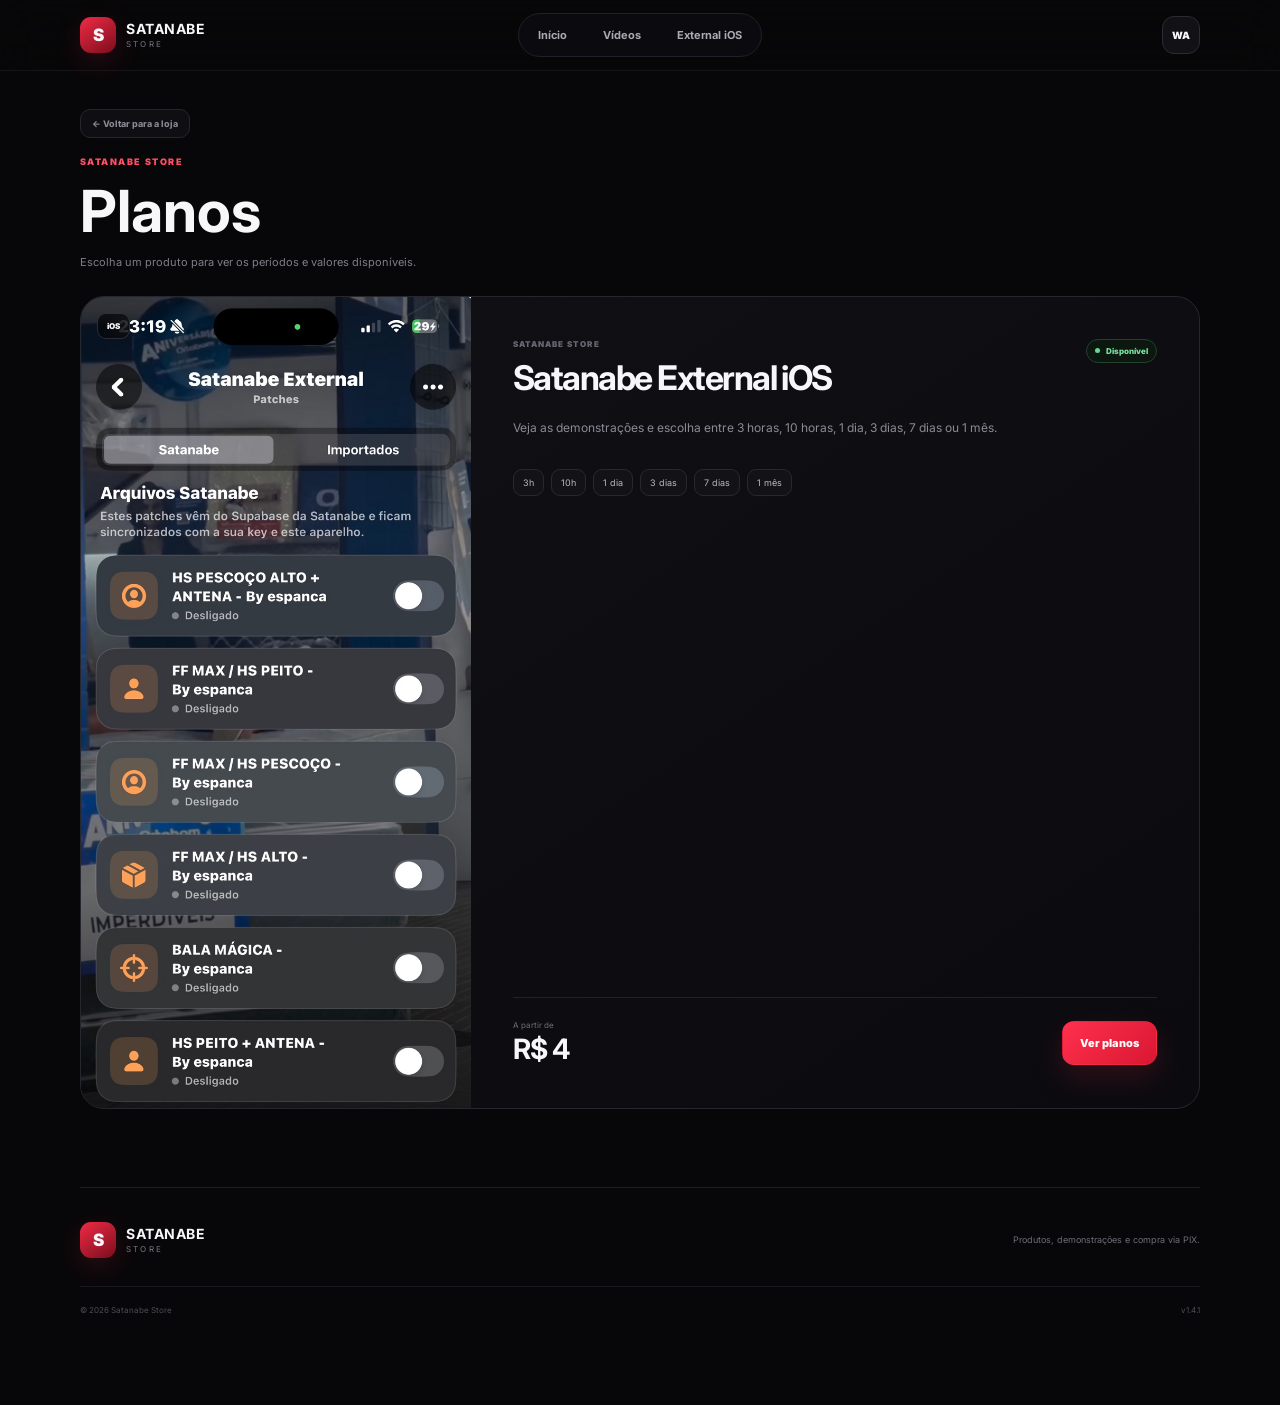
==== planos/index.html @ b2ec2866 "Add files via upload" ====
<!doctype html>
<html lang="pt-BR">
<head>
  <meta charset="utf-8">
  <meta name="viewport" content="width=device-width,initial-scale=1,viewport-fit=cover">
  <meta name="theme-color" content="#070709">
  <meta name="color-scheme" content="dark">
  <title>Planos — Satanabe Store</title>
  <meta name="description" content="Planos disponíveis na Satanabe Store.">
  <link rel="stylesheet" href="../styles.css?v=141">
</head>
<body class="product-page">
  <header class="store-header">
    <div class="header-inner">
      <a class="brand" href="../" aria-label="Satanabe Store">
        <span class="brand-mark">S</span>
        <span class="brand-copy"><b>SATANABE</b><small>STORE</small></span>
      </a>
      <nav class="desktop-nav" aria-label="Navegação principal">
        <a href="../">Início</a>
        <a href="../#como-funciona">Vídeos</a>
        <a href="satanabe-external-ios/">External iOS</a>
      </nav>
      <a class="icon-action" href="https://wa.me/5521987269193" target="_blank" rel="noopener">WA</a>
    </div>
  </header>

  <main>
    <section class="product-detail-shell">
      <a class="back-chip" href="../">← Voltar para a loja</a>
      <div class="section-title-row" style="margin-bottom:24px">
        <div>
          <span class="section-kicker">SATANABE STORE</span>
          <h1 style="margin:8px 0 8px;font-size:clamp(34px,7vw,58px)">Planos</h1>
          <p>Escolha um produto para ver os períodos e valores disponíveis.</p>
        </div>
      </div>

      <article class="store-product-card">
        <a class="store-product-image" href="satanabe-external-ios/">
          <img src="../assets/satanabe-external-ios-panel.jpeg" alt="Painel do Satanabe External iOS">
          <span class="floating-badge">iOS</span>
        </a>
        <div class="store-product-body">
          <div class="product-headline">
            <div>
              <span class="muted-label">SATANABE STORE</span>
              <h3>Satanabe External iOS</h3>
            </div>
            <span class="status-dot">Disponível</span>
          </div>
          <p>Veja as demonstrações e escolha entre 3 horas, 10 horas, 1 dia, 3 dias, 7 dias ou 1 mês.</p>
          <div class="duration-chips"><span>3h</span><span>10h</span><span>1 dia</span><span>3 dias</span><span>7 dias</span><span>1 mês</span></div>
          <div class="product-buy-row">
            <div><small>A partir de</small><strong>R$ 4</strong></div>
            <a class="btn btn-primary" href="satanabe-external-ios/">Ver planos</a>
          </div>
        </div>
      </article>
    </section>
  </main>

  <footer class="store-footer">
    <div class="footer-main">
      <a class="brand" href="../"><span class="brand-mark">S</span><span class="brand-copy"><b>SATANABE</b><small>STORE</small></span></a>
      <p>Produtos, demonstrações e compra via PIX.</p>
    </div>
    <div class="footer-bottom"><span>© 2026 Satanabe Store</span><span>v1.4.1</span></div>
  </footer>

  <nav class="mobile-nav" aria-label="Navegação móvel">
    <a href="../"><span>⌂</span><small>Início</small></a>
    <a href="../#como-funciona"><span>▶</span><small>Vídeos</small></a>
    <a href="satanabe-external-ios/"><span>◈</span><small>External</small></a>
  </nav>
</body>
</html>
---- styles.css ----
@import url('https://fonts.googleapis.com/css2?family=Inter:wght@400;500;600;700;800;900&display=swap');

:root{
  --bg:#070709;--panel:#0d0d11;--panel-2:#121218;--panel-3:#17171d;
  --text:#f7f7f9;--muted:#9898a3;--muted-2:#676772;--line:#26262f;
  --red:#f02b45;--red-2:#b5152c;--red-soft:rgba(240,43,69,.12);
  --green:#62d58a;--radius:22px;--content:1120px;
}
*{box-sizing:border-box}html{scroll-behavior:smooth}body{margin:0;background:var(--bg);color:var(--text);font-family:Inter,-apple-system,BlinkMacSystemFont,"Segoe UI",sans-serif;-webkit-font-smoothing:antialiased}a{color:inherit;text-decoration:none}button,input,textarea{font:inherit}button{color:inherit}img{max-width:100%}body.modal-open{overflow:hidden}

.store-header{position:sticky;top:0;z-index:70;background:rgba(7,7,9,.86);backdrop-filter:blur(20px);border-bottom:1px solid rgba(255,255,255,.06)}
.header-inner{width:min(calc(100% - 34px),var(--content));height:70px;margin:auto;display:grid;grid-template-columns:1fr auto 1fr;align-items:center;gap:20px}
.brand{display:inline-flex;align-items:center;gap:10px;width:max-content}.brand-mark{width:36px;height:36px;border-radius:11px;display:grid;place-items:center;font-weight:950;font-size:17px;background:linear-gradient(145deg,var(--red),#7b0d1d);box-shadow:0 8px 28px rgba(240,43,69,.18)}.brand-copy{display:grid;line-height:1}.brand-copy b{font-size:14px;letter-spacing:.04em}.brand-copy small{font-size:8px;letter-spacing:.28em;color:#777782;margin-top:4px}
.desktop-nav{display:flex;gap:8px;padding:5px;border:1px solid #202028;background:#0b0b0f;border-radius:999px}.desktop-nav a{padding:9px 14px;border-radius:999px;color:#aaaab4;font-size:11px;font-weight:700;transition:.2s}.desktop-nav a:hover{background:#17171d;color:white}.icon-action{justify-self:end;width:38px;height:38px;border:1px solid #2b2b33;border-radius:12px;display:grid;place-items:center;background:#111116;font-size:10px;font-weight:900}.secure-label{font-size:9px;color:#8d8d97;font-weight:800;letter-spacing:.12em}

main{width:min(calc(100% - 34px),var(--content));margin:auto}.hero-banner{position:relative;height:500px;margin-top:26px;border:1px solid #22222a;border-radius:30px;overflow:hidden;background:#111}.hero-banner-img{position:absolute;inset:0;width:100%;height:100%;object-fit:cover}.hero-banner-shade{position:absolute;inset:0;background:linear-gradient(90deg,rgba(5,5,7,.98) 0%,rgba(5,5,7,.82) 42%,rgba(5,5,7,.22) 76%,rgba(5,5,7,.08) 100%),linear-gradient(0deg,rgba(5,5,7,.42),transparent 55%)}.hero-banner-content{position:relative;z-index:2;max-width:630px;padding:72px 58px}.pill{display:inline-flex;align-items:center;gap:8px;border:1px solid #393942;border-radius:999px;padding:7px 10px;font-size:9px;font-weight:800;letter-spacing:.11em;color:#ceced5;background:rgba(12,12,15,.66);backdrop-filter:blur(8px)}.pill i{width:6px;height:6px;border-radius:50%;background:var(--red);box-shadow:0 0 14px var(--red)}.hero-banner h1{font-size:clamp(44px,6vw,72px);line-height:.94;letter-spacing:-.06em;margin:20px 0 16px;text-transform:uppercase}.hero-banner h1 span{color:#ff3e58}.hero-banner p{max-width:520px;color:#b0b0bb;font-size:14px;line-height:1.65;margin:0}.hero-actions{display:flex;gap:10px;margin-top:28px}.btn{min-height:44px;padding:10px 17px;border-radius:12px;border:1px solid transparent;display:inline-flex;align-items:center;justify-content:center;font-size:11px;font-weight:850;cursor:pointer;transition:.2s}.btn-primary{background:linear-gradient(135deg,#ff304d,#d91732);color:white;box-shadow:0 12px 30px rgba(240,43,69,.17)}.btn-primary:hover{transform:translateY(-1px);filter:brightness(1.05)}.btn-glass{background:rgba(18,18,24,.72);border-color:#34343d;backdrop-filter:blur(12px)}.btn-dark{background:#17171d;border-color:#303039}.btn-full{width:100%}.btn-large{min-height:50px}

.quick-benefits{display:grid;grid-template-columns:repeat(4,1fr);gap:10px;margin:14px 0 0}.quick-benefits article{min-height:78px;border:1px solid #202028;border-radius:18px;background:#0d0d11;display:flex;align-items:center;gap:12px;padding:15px}.quick-benefits article>span{width:38px;height:38px;border-radius:12px;background:var(--red-soft);color:#ff5870;display:grid;place-items:center;font-size:17px}.quick-benefits b{display:block;font-size:11px}.quick-benefits small{display:block;font-size:8px;color:#72727c;margin-top:4px}

.section-block{padding:68px 0 0}.compact-section{padding-top:54px}.section-title-row{display:flex;align-items:flex-end;justify-content:space-between;gap:20px;margin-bottom:22px}.section-kicker{display:block;color:#ff4d64;font-size:9px;font-weight:900;letter-spacing:.16em;margin-bottom:9px}.section-title-row h2{font-size:clamp(28px,4vw,42px);letter-spacing:-.045em;margin:0}.section-title-row p{color:#7f7f89;font-size:11px;line-height:1.6;margin:8px 0 0}.youtube-badge{border:1px solid #3b1d24;background:#170b0f;color:#ff7284;padding:7px 10px;border-radius:999px;font-size:8px;font-weight:900;letter-spacing:.1em}

.category-card{position:relative;display:block;height:330px;overflow:hidden;border:1px solid #272730;border-radius:24px;background:#111}.category-image{position:absolute;inset:0}.category-image img{width:100%;height:100%;object-fit:cover;object-position:50% 28%;filter:saturate(.85)}.category-overlay{position:absolute;inset:0;background:linear-gradient(90deg,rgba(7,7,9,.98),rgba(7,7,9,.64) 47%,rgba(7,7,9,.14)),linear-gradient(0deg,rgba(7,7,9,.35),transparent)}.category-content{position:relative;z-index:2;max-width:520px;padding:54px 48px}.category-badge{display:inline-flex;padding:6px 9px;border:1px solid #49222a;border-radius:999px;color:#ff687a;background:#190d10;font-size:8px;font-weight:900;letter-spacing:.12em}.category-content h3{font-size:46px;letter-spacing:-.05em;margin:20px 0 10px}.category-content p{max-width:410px;color:#9898a3;font-size:12px;line-height:1.6}.category-link{display:inline-flex;gap:7px;margin-top:20px;font-size:11px;font-weight:850}.category-link b{color:#ff4960}

.video-strip{display:grid;grid-template-columns:repeat(3,minmax(0,1fr));gap:14px}.short-card{border:1px solid #23232b;border-radius:21px;overflow:hidden;background:#0d0d11}.short-frame{aspect-ratio:9/16;background:#050506}.short-frame iframe{width:100%;height:100%;border:0;display:block}.short-meta{padding:14px 15px 16px}.short-meta b{display:block;font-size:11px}.short-meta span{display:block;color:#6d6d78;font-size:8px;margin-top:4px}

.store-product-card{display:grid;grid-template-columns:390px 1fr;border:1px solid #26262e;border-radius:24px;overflow:hidden;background:linear-gradient(145deg,#101015,#0b0b0f)}.store-product-image{position:relative;min-height:410px;background:#15151a;overflow:hidden}.store-product-image img{width:100%;height:100%;object-fit:cover;object-position:center 30%;transition:.3s}.store-product-card:hover .store-product-image img{transform:scale(1.025)}.floating-badge{position:absolute;left:16px;top:16px;padding:7px 9px;border:1px solid rgba(255,255,255,.14);border-radius:9px;background:rgba(5,5,7,.72);backdrop-filter:blur(10px);font-size:8px;font-weight:900}.store-product-body{padding:42px;display:flex;flex-direction:column;justify-content:center}.product-headline{display:flex;justify-content:space-between;gap:20px;align-items:flex-start}.muted-label{display:block;color:#676772;font-size:8px;font-weight:900;letter-spacing:.13em}.store-product-body h3{font-size:34px;letter-spacing:-.045em;margin:8px 0}.status-dot{display:inline-flex;align-items:center;gap:6px;border:1px solid #24402e;background:#0c1710;color:#77dfa0;padding:6px 8px;border-radius:999px;font-size:8px;font-weight:850;white-space:nowrap}.status-dot:before{content:"";width:5px;height:5px;border-radius:50%;background:#65d88e}.store-product-body>p{color:#8a8a95;font-size:12px;line-height:1.65}.duration-chips{display:flex;flex-wrap:wrap;gap:7px;margin:20px 0 30px}.duration-chips span{border:1px solid #282831;border-radius:9px;background:#121217;padding:7px 9px;font-size:9px;color:#b9b9c2}.product-buy-row{margin-top:auto;padding-top:22px;border-top:1px solid #222229;display:flex;align-items:center;justify-content:space-between;gap:18px}.product-buy-row div{display:grid}.product-buy-row small{color:#70707a;font-size:8px}.product-buy-row strong{font-size:28px;letter-spacing:-.04em;margin-top:2px}

.flow-grid{display:grid;grid-template-columns:repeat(4,1fr);gap:10px}.flow-grid article{min-height:155px;border:1px solid #22222a;border-radius:18px;background:#0d0d11;padding:18px}.flow-grid article>span{display:grid;place-items:center;width:30px;height:30px;border-radius:9px;background:var(--red-soft);color:#ff6074;font-size:9px;font-weight:900}.flow-grid b{display:block;font-size:14px;margin-top:22px}.flow-grid p{color:#767681;font-size:9px;line-height:1.55;margin:7px 0 0}

.store-footer{width:min(calc(100% - 34px),var(--content));margin:78px auto 0;border-top:1px solid #1e1e25;padding:34px 0 90px}.footer-main{display:flex;align-items:center;justify-content:space-between;gap:25px}.footer-main p{color:#6d6d77;font-size:9px}.footer-links{display:flex;gap:16px}.footer-links a{font-size:9px;color:#8c8c96}.footer-bottom{display:flex;justify-content:space-between;margin-top:28px;padding-top:18px;border-top:1px solid #19191f;color:#4d4d56;font-size:8px}.mobile-nav{display:none}

/* Product */
.product-detail-shell{padding:38px 0 0}.back-chip{display:inline-flex;border:1px solid #25252d;background:#0f0f13;padding:8px 11px;border-radius:10px;color:#8c8c96;font-size:9px;font-weight:750;margin-bottom:18px}.product-detail-grid{display:grid;grid-template-columns:1fr 1fr;gap:18px;align-items:stretch}.product-detail-media,.product-detail-copy{border:1px solid #24242c;border-radius:24px;background:#0d0d11}.product-detail-media{padding:14px}.detail-main-image{height:500px;border-radius:17px;overflow:hidden;background:#141419}.detail-main-image img{width:100%;height:100%;object-fit:cover;object-position:center 25%}.detail-thumbs{display:grid;grid-template-columns:repeat(4,1fr);gap:8px;margin-top:10px}.detail-thumbs button{border:1px solid #2b2b33;border-radius:10px;padding:0;overflow:hidden;background:#111;aspect-ratio:1.35;cursor:pointer}.detail-thumbs img{width:100%;height:100%;object-fit:cover}.product-detail-copy{padding:44px;display:flex;flex-direction:column;justify-content:center}.product-detail-copy>.status-dot{width:max-content;margin-bottom:18px}.product-detail-copy h1{font-size:50px;line-height:1;letter-spacing:-.055em;margin:10px 0 17px}.detail-description{color:#8d8d98;font-size:12px;line-height:1.68;margin:0}.detail-price{display:grid;margin:28px 0 22px}.detail-price small{color:#6b6b75;font-size:8px}.detail-price strong{font-size:38px;letter-spacing:-.05em}.detail-facts{display:grid;grid-template-columns:repeat(3,1fr);gap:8px;margin-bottom:22px}.detail-facts span{border:1px solid #25252d;background:#121217;border-radius:12px;padding:11px}.detail-facts b{display:block;font-size:11px}.detail-facts small{display:block;color:#6e6e78;font-size:7px;margin-top:4px}.product-detail-copy .btn+.btn{margin-top:8px}

.plans-grid{display:grid;grid-template-columns:repeat(3,1fr);gap:10px}.plan-card{border:1px solid #25252d;border-radius:18px;background:#0d0d11;padding:18px;display:flex;min-height:245px;flex-direction:column}.plan-card.featured{border-color:#54212b;background:linear-gradient(145deg,#160c10,#0d0d11)}.plan-card-top{display:flex;justify-content:space-between;align-items:center}.plan-number{color:#565660;font-size:9px;font-weight:900}.plan-tag{padding:5px 7px;border-radius:999px;background:#281018;color:#ff6478;font-size:6px;font-weight:900}.plan-card h3{font-size:21px;margin:25px 0 5px}.plan-card>p{font-size:9px;color:#70707a;margin:0}.plan-price{display:grid;margin:24px 0 14px}.plan-price strong{font-size:28px;letter-spacing:-.04em}.plan-price small{color:#5f5f69;font-size:7px;margin-top:3px}.plan-card .btn{margin-top:auto}.plan-trial{border:0;background:transparent;color:#7c7c86;font-size:8px;font-weight:750;margin-top:8px;cursor:pointer}.showcase-grid{display:grid;grid-template-columns:repeat(2,1fr);gap:10px}.showcase-card{padding:0;border:1px solid #25252d;border-radius:17px;background:#111;overflow:hidden;cursor:pointer;aspect-ratio:1.55}.showcase-card img{width:100%;height:100%;object-fit:cover;display:block;transition:.2s}.showcase-card:hover img{transform:scale(1.02)}.product-sticky-buy{display:none}

.gallery-modal{position:fixed;inset:0;z-index:100;background:rgba(0,0,0,.9);backdrop-filter:blur(10px);display:none;place-items:center;padding:24px}.gallery-modal.open{display:grid}.gallery-modal img{max-width:min(100%,1100px);max-height:85vh;border-radius:16px}.gallery-close{position:fixed;top:18px;right:18px;width:42px;height:42px;border:1px solid #3b3b43;border-radius:50%;background:#15151a;font-size:24px;cursor:pointer}

/* Checkout */
.checkout-main{padding:46px 0 80px}.checkout-heading{max-width:620px;margin-bottom:24px}.checkout-heading h1{font-size:44px;letter-spacing:-.05em;margin:7px 0}.checkout-heading p{color:#7b7b85;font-size:11px;line-height:1.55}.checkout-grid{display:grid;grid-template-columns:.9fr 1.1fr;gap:14px;align-items:start}.order-card,.payment-card{border:1px solid #26262e;border-radius:22px;background:#0d0d11;padding:22px}.checkout-card-title{display:flex;align-items:center;gap:11px;margin-bottom:20px}.checkout-card-title>div{flex:1}.checkout-card-title small{display:block;color:#63636d;font-size:7px;font-weight:900;letter-spacing:.12em}.checkout-card-title h2{font-size:18px;margin:4px 0 0}.checkout-step{width:34px;height:34px;border-radius:10px;background:var(--red-soft);color:#ff6074;display:grid;place-items:center;font-size:10px;font-weight:900}.selected-product-mini{display:grid;grid-template-columns:auto 1fr auto;align-items:center;gap:12px;border:1px solid #27272f;background:#121217;border-radius:14px;padding:13px}.selected-product-icon{width:39px;height:39px;border-radius:11px;background:linear-gradient(145deg,var(--red),#7d0d1d);display:grid;place-items:center;font-weight:900}.selected-product-mini small{display:block;color:#777781;font-size:8px}.selected-product-mini b{display:block;font-size:12px;margin-top:3px}.selected-product-mini>strong{font-size:18px}.order-meta{margin:12px 0 0;display:grid;border:1px solid #24242c;border-radius:12px;overflow:hidden}.order-meta>div{display:flex;justify-content:space-between;padding:10px 11px;border-bottom:1px solid #222229}.order-meta>div:last-child{border-bottom:0}.order-meta dt,.order-meta dd{font-size:8px}.order-meta dt{color:#686872}.order-meta dd{margin:0;font-weight:750}.checkout-fields{display:grid;gap:10px;margin-top:12px}.checkout-fields label,.pix-code-label{display:grid;gap:6px;color:#8d8d97;font-size:9px;font-weight:700}.checkout-fields small{color:#55555f}.checkout-fields input,.pix-code-label textarea{width:100%;border:1px solid #2a2a33;border-radius:11px;background:#09090c;color:white;padding:11px 12px;outline:none}.checkout-fields input:focus,.pix-code-label textarea:focus{border-color:#63303a}.pix-code-label textarea{resize:none}.status-pill{padding:6px 8px;border-radius:999px;border:1px solid #4d3a0f;background:#171308;color:#d6b44d;font-size:7px;font-weight:900}.qr-wrap{width:min(265px,78%);aspect-ratio:1;margin:14px auto 18px;padding:10px;background:white;border-radius:17px}.qr-wrap img{width:100%;height:100%;object-fit:contain}.receiver{display:flex;justify-content:space-between;gap:10px;padding:10px 11px;border:1px solid #27272f;border-radius:11px;margin-bottom:10px;color:#70707a;font-size:8px}.receiver strong{color:#ceced5}.payment-card .btn{margin-top:9px}.checkout-warning{margin-top:11px;border:1px solid #4a1c24;background:#160b0e;border-radius:11px;padding:10px 11px;color:#a98e93;font-size:9px;line-height:1.5}.checkout-warning b{color:#e3c9cd}.help-link{display:block;text-align:center;color:#70707a;font-size:8px;font-weight:750;margin-top:11px}

.toast{position:fixed;left:50%;bottom:25px;z-index:120;transform:translate(-50%,15px);opacity:0;pointer-events:none;padding:10px 13px;border:1px solid #383841;border-radius:10px;background:#15151a;font-size:10px;font-weight:800;transition:.18s}.toast.show{opacity:1;transform:translate(-50%,0)}

@media(max-width:850px){
  body{padding-bottom:74px}.header-inner{height:64px;grid-template-columns:1fr auto}.desktop-nav,.secure-label{display:none}.hero-banner{height:570px;margin-top:12px;border-radius:23px}.hero-banner-img{object-position:67% center}.hero-banner-shade{background:linear-gradient(0deg,rgba(5,5,7,.98) 0%,rgba(5,5,7,.88) 51%,rgba(5,5,7,.22) 86%,rgba(5,5,7,.05))}.hero-banner-content{position:absolute;left:0;right:0;bottom:0;padding:28px 22px}.hero-banner h1{font-size:43px}.hero-banner p{font-size:12px;max-width:94%}.hero-actions{display:grid;grid-template-columns:1fr 1fr}.quick-benefits{grid-template-columns:1fr 1fr}.section-block{padding-top:52px}.section-title-row{align-items:flex-start}.section-title-row h2{font-size:31px}.category-card{height:360px}.category-image img{object-position:55% 25%}.category-overlay{background:linear-gradient(0deg,rgba(7,7,9,.98),rgba(7,7,9,.73) 54%,rgba(7,7,9,.2))}.category-content{position:absolute;left:0;right:0;bottom:0;padding:24px 22px}.category-content h3{font-size:35px}.video-strip{display:flex;overflow-x:auto;scroll-snap-type:x mandatory;gap:10px;padding-bottom:6px;scrollbar-width:none}.video-strip::-webkit-scrollbar{display:none}.short-card{min-width:76%;scroll-snap-align:start}.store-product-card{grid-template-columns:1fr}.store-product-image{min-height:320px}.store-product-body{padding:22px}.product-headline{display:block}.product-headline .status-dot{margin-top:8px}.store-product-body h3{font-size:29px}.flow-grid{grid-template-columns:1fr 1fr}.footer-main{display:grid;justify-items:start}.footer-links{flex-wrap:wrap}.store-footer{padding-bottom:32px}.mobile-nav{position:fixed;z-index:80;left:10px;right:10px;bottom:calc(8px + env(safe-area-inset-bottom));display:grid;grid-template-columns:repeat(4,1fr);border:1px solid #2e2e36;background:rgba(15,15,19,.94);backdrop-filter:blur(18px);border-radius:18px;padding:7px;box-shadow:0 15px 40px rgba(0,0,0,.45)}.mobile-nav a{min-height:47px;border-radius:12px;display:flex;flex-direction:column;align-items:center;justify-content:center;gap:3px;color:#74747f}.mobile-nav a:active{background:#1b1b21;color:white}.mobile-nav span{font-size:14px}.mobile-nav small{font-size:7px;font-weight:750}
  .product-detail-shell{padding-top:18px}.product-detail-grid{grid-template-columns:1fr}.detail-main-image{height:450px}.product-detail-copy{padding:24px}.product-detail-copy h1{font-size:38px}.plans-grid{grid-template-columns:1fr 1fr;gap:8px}.plan-card{min-height:225px;padding:14px}.plan-card h3{font-size:18px}.plan-price strong{font-size:24px}.showcase-grid{grid-template-columns:1fr 1fr;gap:8px}.product-sticky-buy{position:fixed;z-index:85;left:10px;right:10px;bottom:calc(8px + env(safe-area-inset-bottom));min-height:60px;border:1px solid #35353d;background:rgba(15,15,19,.96);backdrop-filter:blur(18px);border-radius:17px;padding:8px 8px 8px 14px;display:flex;align-items:center;justify-content:space-between;gap:10px;box-shadow:0 15px 40px rgba(0,0,0,.5)}.product-sticky-buy div{display:grid}.product-sticky-buy small{font-size:7px;color:#6d6d78}.product-sticky-buy strong{font-size:17px}.product-page{padding-bottom:80px}.product-page .store-footer{padding-bottom:20px}
  .checkout-grid{grid-template-columns:1fr}.checkout-main{padding-top:30px}.checkout-heading h1{font-size:36px}.order-card,.payment-card{padding:16px}.qr-wrap{width:min(240px,82%)}.checkout-page{padding-bottom:0}
}
@media(max-width:430px){.quick-benefits article{padding:12px}.quick-benefits article>span{width:34px;height:34px}.hero-banner h1{font-size:40px}.plans-grid{grid-template-columns:1fr 1fr}.product-buy-row .btn{padding-left:12px;padding-right:12px}.detail-main-image{height:390px}.detail-facts{grid-template-columns:repeat(3,1fr)}}
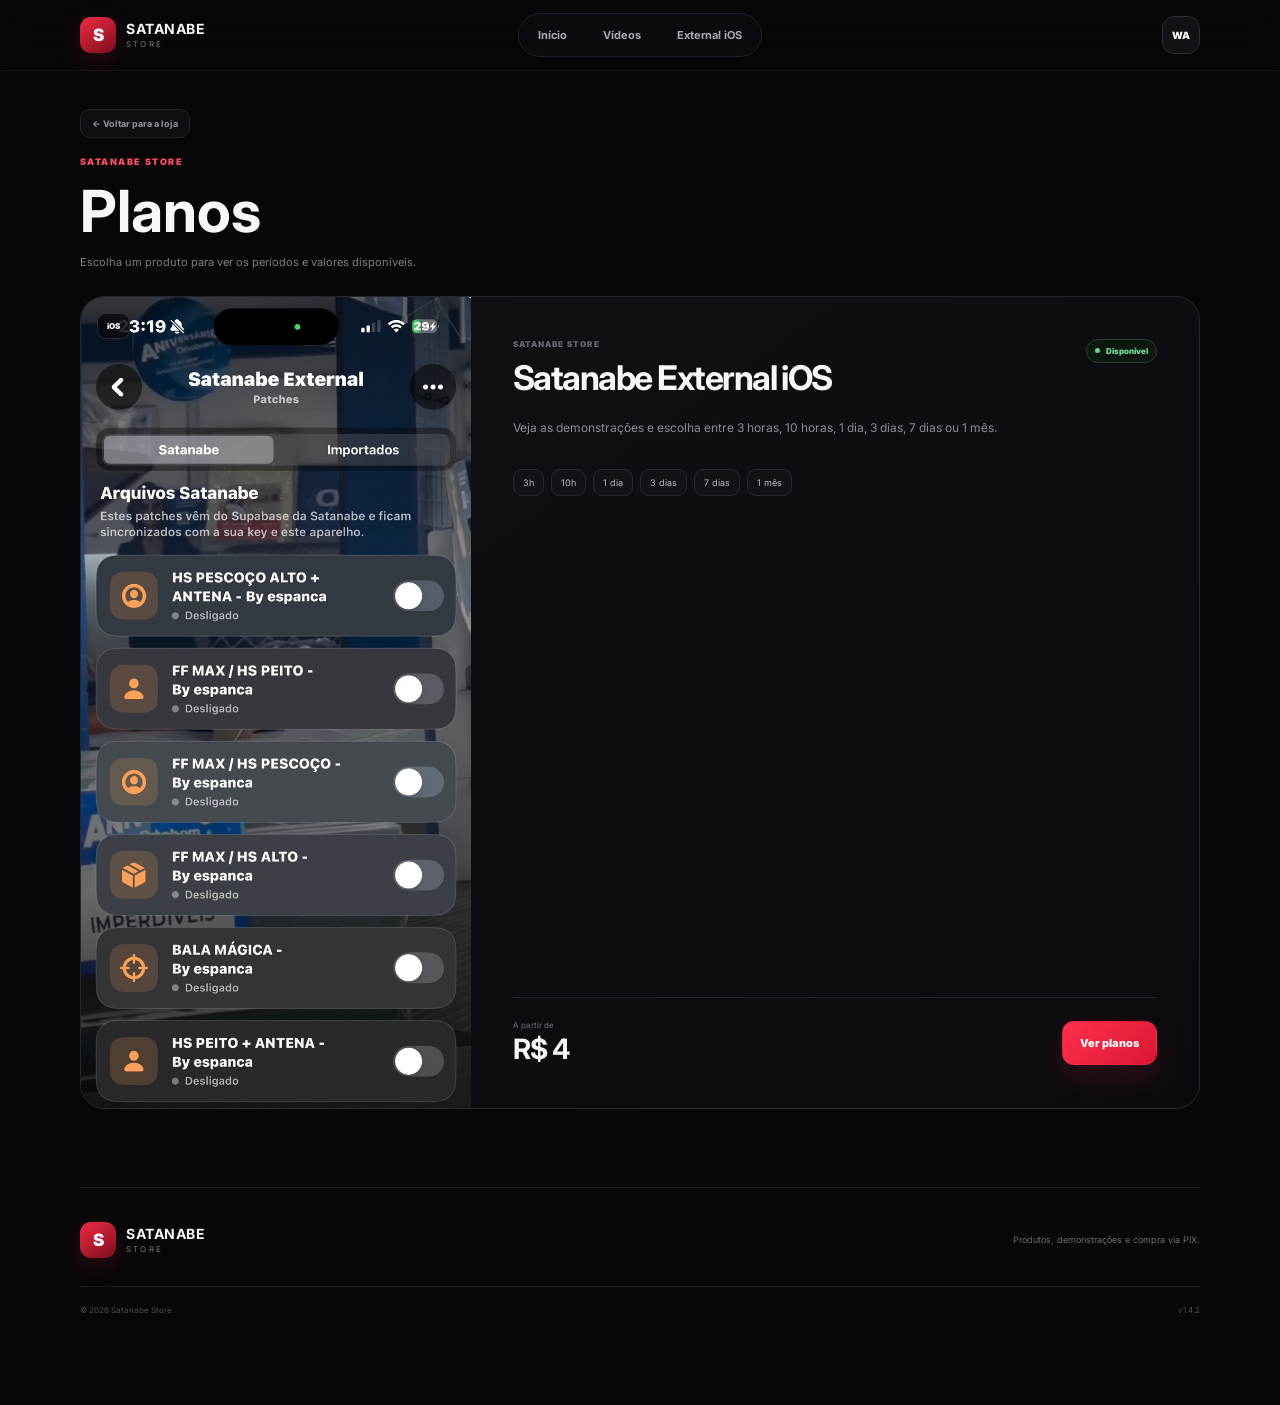
==== commit 5b92d8b9: "Add files via upload" ====
--- a/planos/index.html
+++ b/planos/index.html
@@ -1,77 +1 @@
-<!doctype html>
-<html lang="pt-BR">
-<head>
-  <meta charset="utf-8">
-  <meta name="viewport" content="width=device-width,initial-scale=1,viewport-fit=cover">
-  <meta name="theme-color" content="#070709">
-  <meta name="color-scheme" content="dark">
-  <title>Planos — Satanabe Store</title>
-  <meta name="description" content="Planos disponíveis na Satanabe Store.">
-  <link rel="stylesheet" href="../styles.css?v=141">
-</head>
-<body class="product-page">
-  <header class="store-header">
-    <div class="header-inner">
-      <a class="brand" href="../" aria-label="Satanabe Store">
-        <span class="brand-mark">S</span>
-        <span class="brand-copy"><b>SATANABE</b><small>STORE</small></span>
-      </a>
-      <nav class="desktop-nav" aria-label="Navegação principal">
-        <a href="../">Início</a>
-        <a href="../#como-funciona">Vídeos</a>
-        <a href="satanabe-external-ios/">External iOS</a>
-      </nav>
-      <a class="icon-action" href="https://wa.me/5521987269193" target="_blank" rel="noopener">WA</a>
-    </div>
-  </header>
-
-  <main>
-    <section class="product-detail-shell">
-      <a class="back-chip" href="../">← Voltar para a loja</a>
-      <div class="section-title-row" style="margin-bottom:24px">
-        <div>
-          <span class="section-kicker">SATANABE STORE</span>
-          <h1 style="margin:8px 0 8px;font-size:clamp(34px,7vw,58px)">Planos</h1>
-          <p>Escolha um produto para ver os períodos e valores disponíveis.</p>
-        </div>
-      </div>
-
-      <article class="store-product-card">
-        <a class="store-product-image" href="satanabe-external-ios/">
-          <img src="../assets/satanabe-external-ios-panel.jpeg" alt="Painel do Satanabe External iOS">
-          <span class="floating-badge">iOS</span>
-        </a>
-        <div class="store-product-body">
-          <div class="product-headline">
-            <div>
-              <span class="muted-label">SATANABE STORE</span>
-              <h3>Satanabe External iOS</h3>
-            </div>
-            <span class="status-dot">Disponível</span>
-          </div>
-          <p>Veja as demonstrações e escolha entre 3 horas, 10 horas, 1 dia, 3 dias, 7 dias ou 1 mês.</p>
-          <div class="duration-chips"><span>3h</span><span>10h</span><span>1 dia</span><span>3 dias</span><span>7 dias</span><span>1 mês</span></div>
-          <div class="product-buy-row">
-            <div><small>A partir de</small><strong>R$ 4</strong></div>
-            <a class="btn btn-primary" href="satanabe-external-ios/">Ver planos</a>
-          </div>
-        </div>
-      </article>
-    </section>
-  </main>
-
-  <footer class="store-footer">
-    <div class="footer-main">
-      <a class="brand" href="../"><span class="brand-mark">S</span><span class="brand-copy"><b>SATANABE</b><small>STORE</small></span></a>
-      <p>Produtos, demonstrações e compra via PIX.</p>
-    </div>
-    <div class="footer-bottom"><span>© 2026 Satanabe Store</span><span>v1.4.1</span></div>
-  </footer>
-
-  <nav class="mobile-nav" aria-label="Navegação móvel">
-    <a href="../"><span>⌂</span><small>Início</small></a>
-    <a href="../#como-funciona"><span>▶</span><small>Vídeos</small></a>
-    <a href="satanabe-external-ios/"><span>◈</span><small>External</small></a>
-  </nav>
-</body>
-</html>
+<!doctype html><html lang="pt-BR"><head><meta charset="utf-8"><meta name="viewport" content="width=device-width,initial-scale=1,viewport-fit=cover"><meta name="theme-color" content="#070709"><style>html,body{margin:0;background:#070709;color:#fff;font-family:-apple-system,BlinkMacSystemFont,Segoe UI,sans-serif;min-height:100%}main{padding:32px}a{color:#ff304d}</style><meta http-equiv="refresh" content="0; url=../planos.html"><link rel="canonical" href="../planos.html"><title>Planos — Satanabe Store</title><script>location.replace('../planos.html')</script></head><body><main>Redirecionando para <a href="../planos.html">Planos</a>…</main></body></html>
